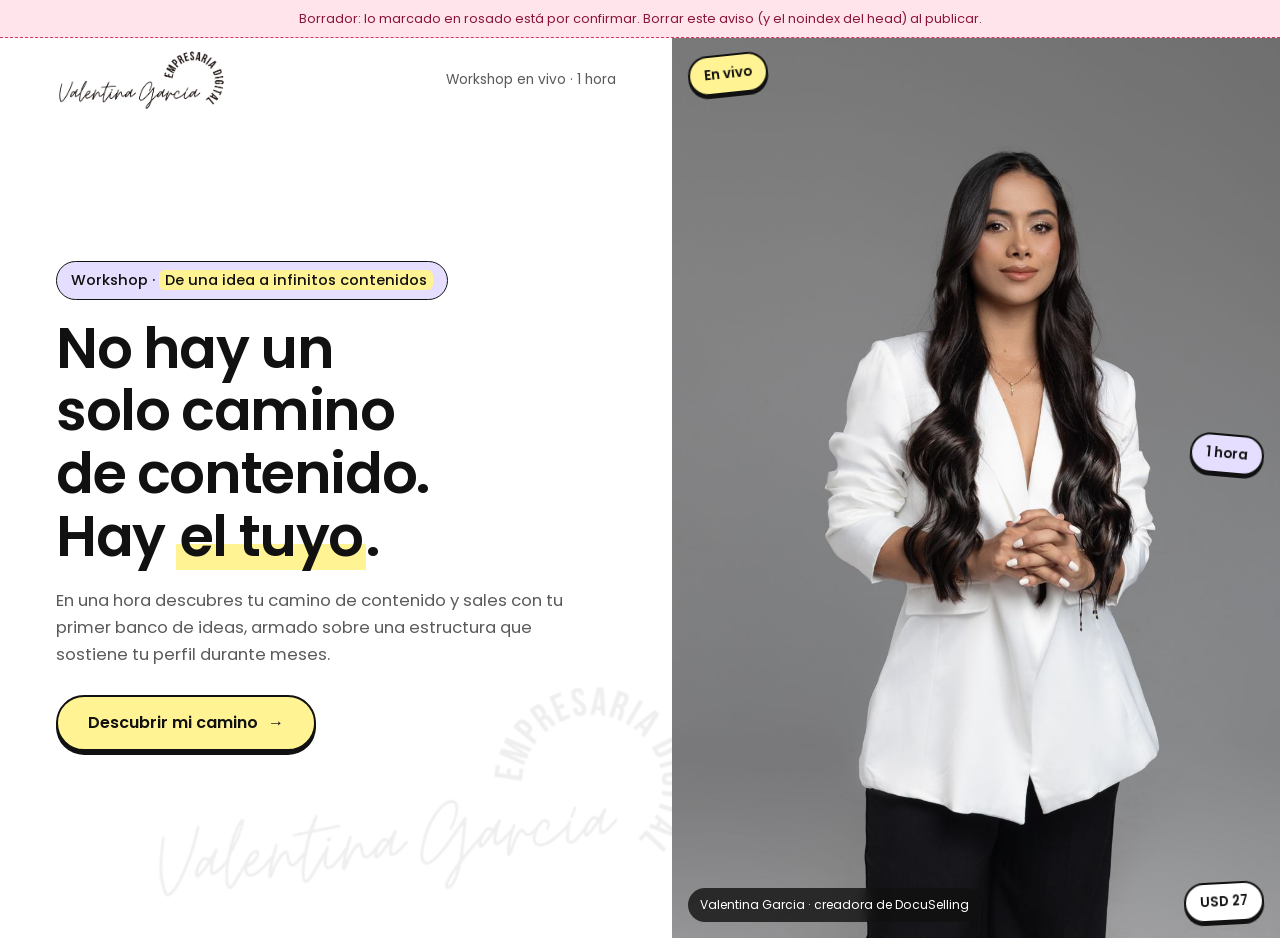
==== web/index.html @ b557d0da "Primera versión de la web del workshop Test de 3 preguntas, páginas por camino (Negocio, Marca perso" ====
<!doctype html>
<html lang="es">
<head>
<meta charset="utf-8">
<meta name="viewport" content="width=device-width,initial-scale=1">
<title>Valentina García</title>
<meta name="robots" content="noindex">
<!-- La raíz lleva al test conservando las UTM (?utm_source=...) -->
<script>location.replace("camino.html" + location.search);</script>
<meta http-equiv="refresh" content="0; url=camino.html">
</head>
<body><a href="camino.html">Continuar</a></body>
</html>
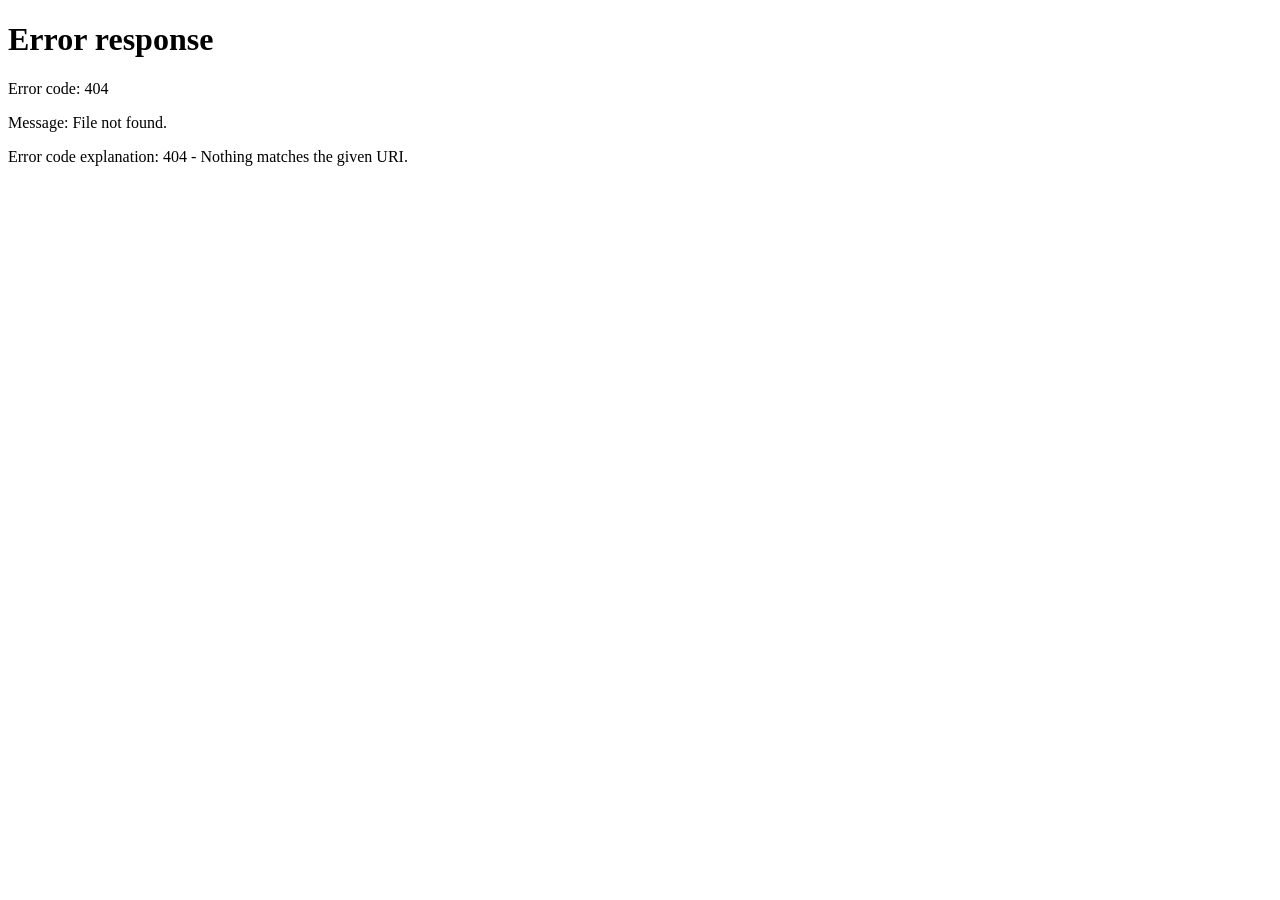
==== commit 1f1186f9: "URLs limpias sin .html (/camino, /camino-negocio, /camino-marca-personal, /camino-ugc, /privacidad, " ====
--- a/web/index.html
+++ b/web/index.html
@@ -6,8 +6,8 @@
 <title>Valentina García</title>
 <meta name="robots" content="noindex">
 <!-- La raíz lleva al test conservando las UTM (?utm_source=...) -->
-<script>location.replace("camino.html" + location.search);</script>
-<meta http-equiv="refresh" content="0; url=camino.html">
+<script>location.replace("/camino" + location.search);</script>
+<meta http-equiv="refresh" content="0; url=/camino">
 </head>
-<body><a href="camino.html">Continuar</a></body>
+<body><a href="/camino">Continuar</a></body>
 </html>
